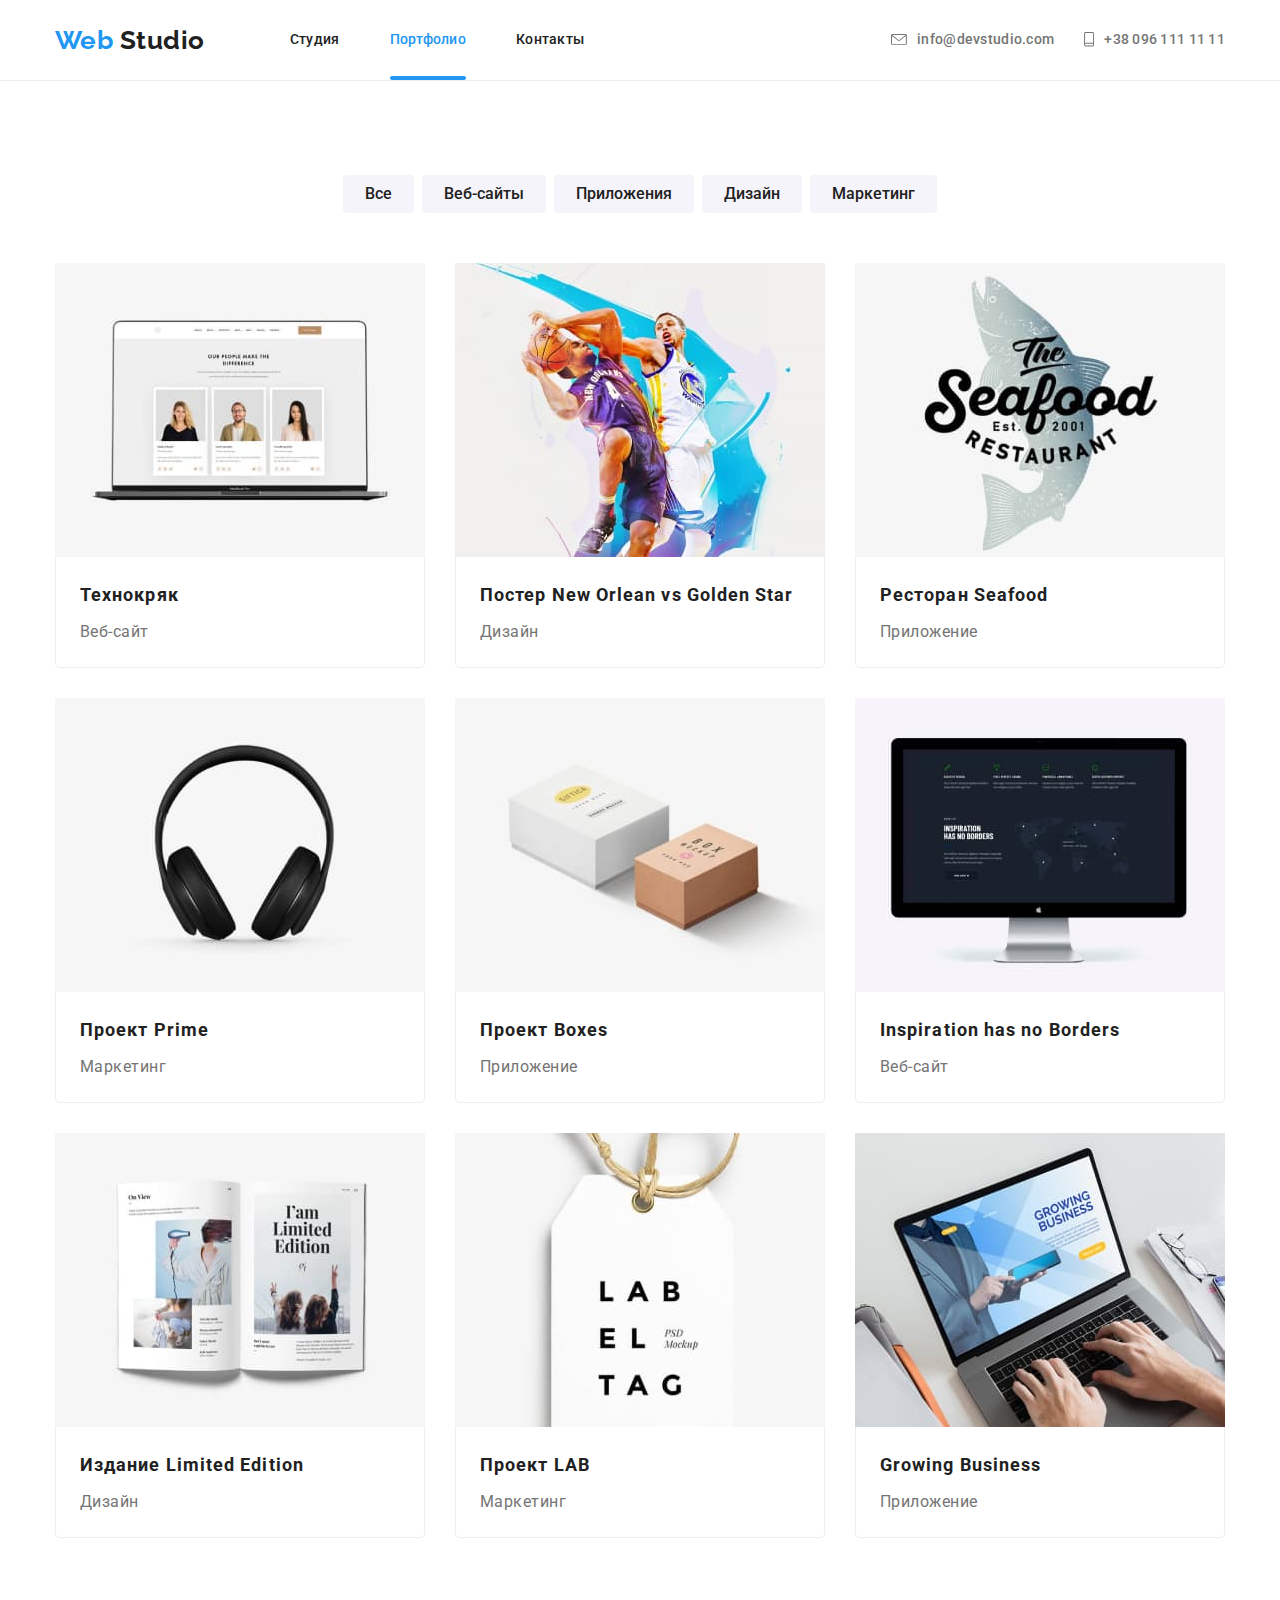
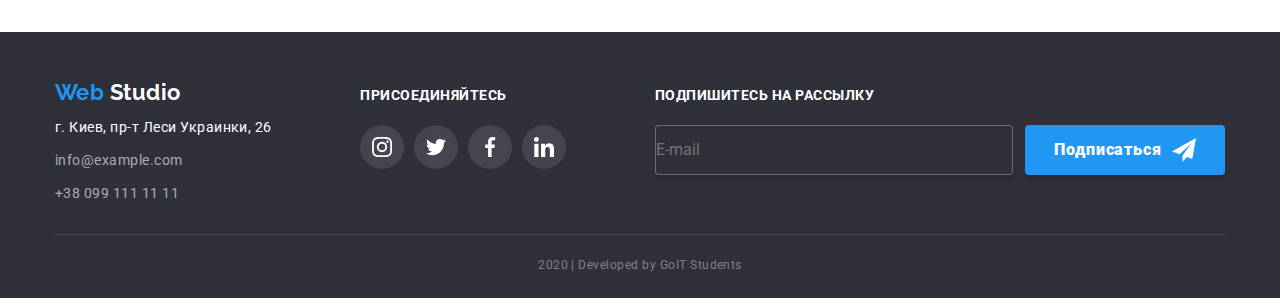
==== portfolio.html @ 0e8b1f29 "Клонирование ДЗ 5" ====
<!DOCTYPE html>
<html lang="en">
  <head>
    <meta charset="UTF-8" />
    <meta name="viewport" content="width=device-width, initial-scale=1.0" />
    <title>Портфолио</title>
    <link
      rel="stylesheet"
      href="https://fonts.googleapis.com/css2?family=Raleway:wght@700&family=Roboto:wght@400;500;700;900&display=swap"
    />
    <link
      rel="stylesheet"
      href="https://cdnjs.cloudflare.com/ajax/libs/modern-normalize/0.6.0/modern-normalize.min.css"
    />
    <link rel="stylesheet" href="./css/styles.css" />
  </head>
  <body>
    <!-- Шапка сайта -->
    <header class="border-bottom">
      <div class="container header-links">
        <nav class="header-links">
          <a href="./index.html" class="logo primery"
            ><span class="logo-web">Web</span> Studio</a
          >
          <ul class="site-nav">
            <li>
              <a href="./index.html">Студия</a>
            </li>
            <li>
              <a href="./portfolio.html" class="current">Портфолио</a>
            </li>
            <li>
              <a href="">Контакты</a>
            </li>
          </ul>
        </nav>
        <address class="main-addr">
          <ul class="main-addr-list">
            <li>
              <a href="mailto:info@devstudio.com">
                <svg width="16px" height="11px">
                  <use href="./img/sprite-svg.svg#email"></use>
                </svg>
                info@devstudio.com</a
              >
            </li>
            <li>
              <a href="tel:+380961111111">
                <svg width="10px" height="15px">
                  <use href="./img/sprite-svg.svg#phone"></use>
                </svg>
                +38 096 111 11 11</a
              >
            </li>
          </ul>
        </address>
      </div>
    </header>

    <!-- Основная инфа -->
    <main>
      <section class="main-portofolio">
        <div class="container">
          <h1 class="visuallyhidden">Наши проекты</h1>
          <ul class="button-list">
            <li>
              <button type="button" class="portfolio-button">Все</button>
            </li>
            <li>
              <button type="button" class="portfolio-button">Веб-сайты</button>
            </li>
            <li>
              <button type="button" class="portfolio-button">Приложения</button>
            </li>
            <li>
              <button type="button" class="portfolio-button">Дизайн</button>
            </li>
            <li>
              <button type="button" class="portfolio-button">Маркетинг</button>
            </li>
          </ul>

          <ul class="projects-list">
            <li class="projects-list-item">
              <a href="">
                <div class="overlay">
                  <img
                    src="./img/portfolio-img1.jpg"
                    alt="Первое фото портфолио"
                    width="370"
                    height="294"
                  />
                  <p class="project-description">
                    Технокряк это современная площадка распространения
                    коронавируса. Компании используют эту платформу для
                    цифрового шпионажа и атак на защищённые сервера конкурентов.
                  </p>
                </div>
                <div class="projects-list-content">
                  <h3 class="project-title">Технокряк</h3>
                  <p class="project-type">Веб-сайт</p>
                </div></a
              >
            </li>

            <li class="projects-list-item">
              <a href="">
                <div class="overlay">
                  <img
                    src="./img/portfolio-img2.jpg"
                    alt="Второе фото портфолио"
                    width="370"
                    height="294"
                  />
                  <p class="project-description">
                    Технокряк это современная площадка распространения
                    коронавируса. Компании используют эту платформу для
                    цифрового шпионажа и атак на защищённые сервера конкурентов.
                  </p>
                </div>
                <div class="projects-list-content">
                  <h3 class="project-title">
                    Постер New Orlean vs Golden Star
                  </h3>
                  <p class="project-type">Дизайн</p>
                </div>
              </a>
            </li>

            <li class="projects-list-item">
              <a href="">
                <div class="overlay">
                  <img
                    src="./img/portfolio-img3.jpg"
                    alt="Третье фото портфолио"
                    width="370"
                    height="294"
                  />
                  <p class="project-description">
                    Технокряк это современная площадка распространения
                    коронавируса. Компании используют эту платформу для
                    цифрового шпионажа и атак на защищённые сервера конкурентов.
                  </p>
                </div>
                <div class="projects-list-content">
                  <h3 class="project-title">Ресторан Seafood</h3>
                  <p class="project-type">Приложение</p>
                </div>
              </a>
            </li>

            <li class="projects-list-item">
              <a href="">
                <div class="overlay">
                  <img
                    src="./img/portfolio-img4.jpg"
                    alt="Четвертое фото портфолио"
                    width="370"
                    height="294"
                  />
                  <p class="project-description">
                    Технокряк это современная площадка распространения
                    коронавируса. Компании используют эту платформу для
                    цифрового шпионажа и атак на защищённые сервера конкурентов.
                  </p>
                </div>
                <div class="projects-list-content">
                  <h3 class="project-title">Проект Prime</h3>
                  <p class="project-type">Маркетинг</p>
                </div>
              </a>
            </li>

            <li class="projects-list-item">
              <a href="">
                <div class="overlay">
                  <img
                    src="./img/portfolio-img5.jpg"
                    alt="Пятое фото портфолио"
                    width="370"
                    height="294"
                  />
                  <p class="project-description">
                    Технокряк это современная площадка распространения
                    коронавируса. Компании используют эту платформу для
                    цифрового шпионажа и атак на защищённые сервера конкурентов.
                  </p>
                </div>
                <div class="projects-list-content">
                  <h3 class="project-title">Проект Boxes</h3>
                  <p class="project-type">Приложение</p>
                </div>
              </a>
            </li>

            <li class="projects-list-item">
              <a href="">
                <div class="overlay">
                  <img
                    src="./img/portfolio-img6.jpg"
                    alt="Шестое фото портфолио"
                    width="370"
                    height="294"
                  />
                  <p class="project-description">
                    Технокряк это современная площадка распространения
                    коронавируса. Компании используют эту платформу для
                    цифрового шпионажа и атак на защищённые сервера конкурентов.
                  </p>
                </div>
                <div class="projects-list-content">
                  <h3 class="project-title">Inspiration has no Borders</h3>
                  <p class="project-type">Веб-сайт</p>
                </div>
              </a>
            </li>

            <li class="projects-list-item">
              <a href="">
                <div class="overlay">
                  <img
                    src="./img/portfolio-img7.jpg"
                    alt="Седьмое фото портфолио"
                    width="370"
                    height="294"
                  />
                  <p class="project-description">
                    Технокряк это современная площадка распространения
                    коронавируса. Компании используют эту платформу для
                    цифрового шпионажа и атак на защищённые сервера конкурентов.
                  </p>
                </div>
                <div class="projects-list-content">
                  <h3 class="project-title">Издание Limited Edition</h3>
                  <p class="project-type">Дизайн</p>
                </div>
              </a>
            </li>

            <li class="projects-list-item">
              <a href="">
                <div class="overlay">
                  <img
                    src="./img/portfolio-img8.jpg"
                    alt="Восьмое фото портфолио"
                    width="370"
                    height="294"
                  />
                  <p class="project-description">
                    Технокряк это современная площадка распространения
                    коронавируса. Компании используют эту платформу для
                    цифрового шпионажа и атак на защищённые сервера конкурентов.
                  </p>
                </div>
                <div class="projects-list-content">
                  <h3 class="project-title">Проект LAB</h3>
                  <p class="project-type">Маркетинг</p>
                </div>
              </a>
            </li>

            <li class="projects-list-item">
              <a href="">
                <div class="overlay">
                  <img
                    src="./img/portfolio-img9.jpg"
                    alt="Девятое фото портфолио"
                    width="370"
                    height="294"
                  />
                  <p class="project-description">
                    Технокряк это современная площадка распространения
                    коронавируса. Компании используют эту платформу для
                    цифрового шпионажа и атак на защищённые сервера конкурентов.
                  </p>
                </div>
                <div class="projects-list-content">
                  <h3 class="project-title">Growing Business</h3>
                  <p class="project-type">Приложение</p>
                </div>
              </a>
            </li>
          </ul>
        </div>
      </section>
    </main>

    <!-- Футер сайта -->
    <footer>
      <div class="container">
        <div class="footer-links">
          <div>
            <a href="./index.html" class="logo secondary marg-bott"
              ><span class="logo-web">Web</span> Studio</a
            >
            <address>
              <a
                href="https://goo.gl/maps/tPkDzDL7LACH9RPQ9"
                target="_blank"
                class="addr-map"
                >г. Киев, пр-т Леси Украинки, 26</a
              >
              <a href="mailto:info@example.com" class="addr-email"
                >info@example.com</a
              >
              <a href="tel:+380991111111" class="addr-phone"
                >+38 099 111 11 11</a
              >
            </address>
          </div>
          <div>
            <h3 class="follow">присоединяйтесь</h3>
            <ul class="social-networks">
              <div class="social-networks-links">
                <li>
                  <a href="" aria-label="Ссылка на Instagram">
                    <svg width="20" height="20">
                      <use href="./img/sprite-svg.svg#instagram-logo"></use>
                    </svg>
                  </a>
                </li>
                <li>
                  <a href="" aria-label="Ссылка на Twitter">
                    <svg width="20" height="20">
                      <use href="./img/sprite-svg.svg#twitter-logo"></use>
                    </svg>
                  </a>
                </li>
                <li>
                  <a href="" aria-label="Ссылка на Facebook"
                    ><svg width="20" height="20">
                      <use href="./img/sprite-svg.svg#facebook-logo"></use>
                    </svg>
                  </a>
                </li>
                <li>
                  <a href="" aria-label="Ссылка на LinkedIn"
                    ><svg width="20" height="20">
                      <use href="./img/sprite-svg.svg#linkedin-logo"></use>
                    </svg>
                  </a>
                </li>
              </div>
            </ul>
          </div>
          <div>
            <h3 class="follow">Подпишитесь на рассылку</h3>
            <div class="follow-container">
              <input type="text" placeholder="E-mail" class="enter-e-mail" />
              <button type="button" class="follow-button">
                <span class="follow-button-text">Подписаться</span>
                <svg width="24" height="24">
                  <use href="./img/sprite-svg.svg#sending"></use>
                </svg>
              </button>
            </div>
          </div>
        </div>
        <p class="developed">2020 | Developed by GoIT Students</p>
      </div>
    </footer>
  </body>
</html>
---- css/styles.css ----
:root {
  --primery-text-color: #212121;
  --gray-text-color: #757575;
  --white-text-color: #ffffff;
  --accent-color: #2196f3;
  --secondary-bg-color: #f5f4fa;
}
body {
  background-color: #ffffff;
  color: var(--primery-text-color);
  font-family: Roboto, sans-serif;
  letter-spacing: 0.03em;
}
ul {
  list-style: none;
}
a {
  display: block;

  text-decoration: none;
  color: var(--primery-text-color);
}
img {
  display: block;
  max-width: 100%;
  height: auto;
}
h2 {
  text-align: center;
  font-weight: 700;
  font-size: 36px;
  line-height: 1.17;
}
button {
  cursor: pointer;
}
.container {
  width: 1200px;
  margin: 0px auto;
  padding: 0px 15px;
}

.visuallyhidden {
  position: absolute;
  overflow: hidden;
  clip: rect(0 0 0 0);
  height: 1px;
  width: 1px;
  margin: -1px;
  padding: 0;
  border: 0;
}

/* СТИЛИЗАЦИЯ ХЕДЕРА */
.border-bottom {
  border-bottom: 1px solid #ececec;
}
.header-links {
  display: flex;
  align-items: center;
}
/* Стилизация логотипа */
.logo {
  font-family: Raleway, sans-serif;
  font-weight: 700;
}
.logo.primery {
  margin-right: 85px;

  font-size: 26px;
  line-height: 1.19;
}
.logo.secondary {
  font-size: 22px;
  line-height: 1.18;
  color: var(--white-text-color);
}
.logo-web {
  color: var(--accent-color);
}
.marg-bott {
  display: inline-block;
  margin-bottom: 10px;
}

/* Стилизация главной навигации */
.site-nav {
  display: flex;
  margin: 0px;
  padding: 0px;
}
.site-nav > li {
  padding: 0px;

  font-weight: 500;
  font-size: 14px;
  line-height: 1.14;
  letter-spacing: 0.02em;
}
.site-nav > li:not(:last-child) {
  margin-right: 50px;
}
.site-nav > li a {
  padding: 32px 0px;
}
.site-nav a {
  transition: color 250ms cubic-bezier(0.4, 0, 0.2, 1);
}
.site-nav a:hover,
.site-nav a:focus {
  color: var(--accent-color);
}

/* Стилизация адреса в хедере */
.main-addr {
  margin-left: auto;
}
.main-addr-list {
  display: flex;
  margin: 0px;
  padding: 0px;
}
.main-addr-list li:not(:last-child) {
  margin-right: 30px;
}
.main-addr a {
  display: flex;
  align-items: center;

  color: var(--gray-text-color);
  font-style: normal;
  font-weight: 500;
  font-size: 14px;
  line-height: 1.14;
  letter-spacing: 0.02em;

  transition: color 250ms cubic-bezier(0.4, 0, 0.2, 1);
}
.main-addr a:hover,
.main-addr a:focus {
  color: var(--accent-color);
}
.site-nav .current {
  padding-bottom: 0px;

  color: var(--accent-color);
}
.current::after {
  margin-top: 28px;
  content: '';
  display: block;
  height: 4px;
  background-color: var(--accent-color);
  border-radius: 2px;
}

/* div.current::after {
  display: block;
  height: 4px;
  content: '';
  background-color: var(--accent-color);
  border-radius: 2px;
} */
.main-addr svg {
  margin-right: 10px;

  fill: var(--gray-text-color);

  transition: fill 250ms cubic-bezier(0.4, 0, 0.2, 1);
}
.main-addr a:hover > svg,
.main-addr a:focus > svg {
  color: var(--accent-color);
  fill: var(--accent-color);
}

/* СТИЛИЗАЦИЯ СТРАНИЦЫ СТУДИИ */
/* Стилизация героя */
.hero {
  max-width: 1600px;
  height: 600px;
  margin: 0px auto;

  background-image: linear-gradient(
      rgba(47, 48, 58, 0.8),
      rgba(47, 48, 58, 0.8)
    ),
    url(../img/hero.jpg);
  color: var(--white-text-color);
}
.hero-container {
  width: 646px;
  margin: 0px auto;
  padding: 200px 0px;

  text-align: center;
}
.hero-title {
  margin: 0px 0px 30px;

  font-weight: 900;
  font-size: 44px;
  line-height: 1.36;
  letter-spacing: 0.06em;
  text-transform: uppercase;
}
.hero-link {
  display: inline-block;
  min-width: 200px;
  padding: 10px 32px;

  background-color: var(--accent-color);
  border-radius: 4px;
  color: var(--white-text-color);
  font-weight: 700;
  font-size: 16px;
  line-height: 1.87;
  letter-spacing: 0.06em;
}

/* Стилизация преимуществ */
.features {
  padding: 94px 0px;

  border-bottom: 1px solid #ececec;
}

.features-title-h3 {
  margin: 0px 0px 10px;

  font-weight: 700;
  font-size: 14px;
  line-height: 1.14;
  text-transform: uppercase;
}
.features-list {
  display: flex;
  margin: 0px;
  padding: 0px;
}
.features-list li {
  width: calc((100%-30 * 3) / 4);
}
.features-list li:not(:last-child) {
  margin-right: 30px;
}
.features-blok {
  display: flex;
  justify-content: center;
  align-items: center;
  height: 120px;
  margin-bottom: 30px;

  background: var(--secondary-bg-color);
  border-radius: 4px;
}
.features-paragraph {
  margin: 0px;

  color: var(--gray-text-color);
  font-size: 14px;
  line-height: 1.71;
}

/* Стилизация наших работ */
.our-work {
  padding: 94px 0px;
}
.our-work-title {
  margin: 0px 0px 50px;
}
.our-work-list {
  display: flex;
  margin: 0px;
  padding: 0px;
}
.our-work-list li {
  width: calc((100%-30 * 3) / 3);
}
.our-work-list li:not(:last-child) {
  margin-right: 30px;
}
.our-work-link {
  position: relative;

  text-align: center;
}
.our-work-description {
  position: absolute;
  bottom: 0;

  display: flex;
  justify-content: center;
  align-items: center;
  width: 370px;
  height: 70px;

  background: rgba(47, 48, 58, 0.8);
  color: var(--white-text-color);
  font-weight: 700;
  font-size: 14px;
  text-transform: uppercase;
}
.our-work-description p {
  margin: 0px;
  padding: 0px;
}

/* Стилизация команды */
.our-team {
  margin: 0px;
  padding: 94px 0px;

  background: var(--secondary-bg-color);
}
.our-team-title {
  margin: 0px 0px 50px;
  padding: 0px;
}
.our-team-list {
  display: flex;
  margin: 0px;
  padding: 0px;
}
.our-team-list > li {
  width: calc((100%-30 * 3) / 4);
  padding-bottom: 36px;

  background-color: var(--white-text-color);
  box-shadow: 0px 2px 1px rgba(0, 0, 0, 0.2), 0px 1px 1px rgba(0, 0, 0, 0.14),
    0px 1px 3px rgba(0, 0, 0, 0.12);
  border-radius: 4px;
  overflow: hidden;
}
.our-team-list > li:not(:last-child) {
  margin-right: 30px;
}
.our-team-foto {
  margin-bottom: 30px;
}
.our-team-name {
  margin: 0px 0px 10px;
}
.our-team-position {
  margin: 0px 0px 16px;
}
.our-team p {
  font-weight: 500;
  font-size: 16px;
  line-height: 1.19;
  text-align: center;
}
.our-team .our-team-position {
  color: var(--gray-text-color);
  font-weight: 400;
}
.social-networks {
  margin: 0px;
  padding: 0px;
}
.social-networks svg {
  fill: #afb1b8;

  transition: fill 250ms cubic-bezier(0.4, 0, 0.2, 1);
}
.social-networks-container {
  display: flex;
  justify-content: space-between;
  margin: 0px 44px;
}
.social-networks-container a {
  display: flex;
  justify-content: center;
  align-items: center;
  width: 44px;
  height: 44px;

  background: var(--white-text-color);
  border-radius: 50%;
}
.social-networks a {
  transition: background 250ms cubic-bezier(0.4, 0, 0.2, 1);
}
.social-networks a:hover,
.social-networks a:focus {
  background: var(--accent-color);
}
.social-networks a:hover > svg,
.social-networks a:focus > svg {
  fill: var(--white-text-color);
}

/* Стилизация клиентов */
.clients {
  margin: 0px;
  padding: 94px 0px;
}
.clients-title {
  margin: 0px 0px 50px;
}
.clients-list {
  display: flex;
  margin: 0px;
  padding: 0px;
}
.clients-list li:not(:last-child) {
  margin-right: 30px;
}
.clients-list a {
  display: flex;
  justify-content: center;
  align-items: center;
  width: 170px;
  height: 90px;

  border: 1px solid #afb1b8;
  border-radius: 4px;

  transition: border 250ms cubic-bezier(0.4, 0, 0.2, 1);
}
.clients-list svg {
  fill: #afb1b8;

  transition: fill 250ms cubic-bezier(0.4, 0, 0.2, 1);
}
.clients-list a:hover,
.clients-list a:focus {
  border: 1px solid var(--accent-color);
}
.clients-list a:hover > svg,
.clients-list a:focus > svg {
  fill: var(--accent-color);
}

/* СТИЛИЗАЦИЯ СТРАНИЦЫ ПОРТФОЛИО */
.main-portofolio {
  padding: 94px 0px;
}
.projects-list {
  display: flex;
  flex-wrap: wrap;
  margin: 0px;
  padding: 0px;
}
.projects-list-item:hover,
.projects-list-item:focus {
  box-shadow: 1px 4px 6px rgba(0, 0, 0, 0.16), 0px 4px 4px rgba(0, 0, 0, 0.06),
    0px 1px 1px rgba(0, 0, 0, 0.12);
  border-bottom-right-radius: 5px;
  border-bottom-left-radius: 5px;
}
.projects-list-item:not(:nth-child(3n)) {
  margin-right: 30px;
}
.projects-list-item:not(:nth-last-child(-n + 3)) {
  margin-bottom: 30px;
}
.projects-list-item {
  display: flex;
  width: 370px;

  transition: all 250ms cubic-bezier(0.4, 0, 0.2, 1);
}
.projects-list-content {
  padding: 20px 24px;

  border: 1px solid #eeeeee;
  border-bottom-right-radius: 5px;
  border-bottom-left-radius: 5px;
  border-top: none;
}
.project-title {
  margin: 0px 0px 4px;

  font-weight: 700;
  font-size: 18px;
  line-height: 2;
  letter-spacing: 0.06em;
}
.project-type {
  margin: 0px;

  color: var(--gray-text-color);
  font-weight: 400;
  font-size: 16px;
  line-height: 1.87;
}
.overlay {
  position: relative;
  overflow: hidden;
}
.project-description {
  position: absolute;
  transform: translateY(100%);

  display: flex;
  justify-content: center;
  align-items: center;
  width: 370px;
  height: 294px;
  margin: 0px;
  padding: 0px 24px;

  color: var(--white-text-color);
  background: rgba(33, 150, 243, 0.9);
  font-weight: 400;
  font-size: 18px;
  line-height: 1.56;

  transition: transform 250ms cubic-bezier(0.4, 0, 0.2, 1);
}
.projects-list-item:hover .project-description,
.projects-list-item:focus .project-description {
  transform: scaleY(1);
  top: 0;
}

/* Стилизация кнопок */
.button-list {
  display: flex;
  justify-content: center;
  margin: 0px 0px 50px;
  padding: 0px;
}
.button-list li:not(:last-child) {
  margin-right: 8px;
}
.portfolio-button {
  padding: 6px 22px;

  color: var(--primery-text-color);
  font-weight: 500;
  font-size: 16px;
  line-height: 1.63;
  border-radius: 4px;
  border-width: 0px;
  background-color: var(--secondary-bg-color);

  transition: all 250ms cubic-bezier(0.4, 0, 0.2, 1);
}
.portfolio-button:hover,
.portfolio-button:focus {
  background-color: var(--accent-color);
  color: var(--white-text-color);
}

/* СТИЛИЗАЦИЯ ФУТЕРА */
footer {
  padding: 48px 0px 21px;

  background-color: #2f303a;
}
.footer-links {
  display: flex;
  justify-content: space-between;
  align-items: baseline;
  margin-bottom: 18px;
  padding-bottom: 28px;

  border-bottom: 1px solid rgba(255, 255, 255, 0.1);
}
.addr-map {
  margin-bottom: 9px;

  color: var(--white-text-color);
  font-style: normal;
  font-size: 14px;
  line-height: 1.71;
}
.addr-email {
  margin-bottom: 9px;

  color: rgba(255, 255, 255, 0.6);
  font-style: normal;
  font-size: 14px;
  line-height: 1.71;
}
.addr-phone {
  color: rgba(255, 255, 255, 0.6);
  font-style: normal;
  font-size: 14px;
  line-height: 1.71;
}
.follow {
  margin: 0px 0px 21px;

  color: var(--white-text-color);
  font-weight: 700;
  font-size: 14px;
  line-height: 1.14;
  text-transform: uppercase;
}
.social-networks-links {
  display: flex;
}
.social-networks-links svg {
  fill: var(--white-text-color);
}
.social-networks-links a {
  display: flex;
  justify-content: center;
  align-items: center;
  width: 44px;
  height: 44px;

  background: rgba(255, 255, 255, 0.1);
  border-radius: 50%;

  transition: background 250ms cubic-bezier(0.4, 0, 0.2, 1);
}
.social-networks-links li:not(:last-child) {
  margin-right: 10px;
}
.enter-e-mail {
  display: block;
  width: 358px;
  height: 50px;
  margin-right: 12px;
  padding: 0px;

  background: #2f303a;
  border: 1px solid rgba(255, 255, 255, 0.3);
  box-shadow: 0px 4px 4px rgba(0, 0, 0, 0.15);
  border-radius: 4px;
  font-weight: 400;
  font-size: 16px;
  line-height: 1.87;
  color: var(--white-text-color);
}
.follow-container {
  display: flex;
  align-items: center;
}
.follow-button {
  display: flex;
  justify-content: center;
  align-items: center;
  min-width: 200px;
  height: 50px;
  margin: 0px;
  padding: 0px;

  box-shadow: 0px 4px 4px rgba(0, 0, 0, 0.15);
  border-radius: 4px;
  border-width: 0px;
  background-color: var(--accent-color);
  color: var(--white-text-color);
  font-family: inherit;
  font-weight: 900;
  font-size: 16px;
  line-height: 1.87;
  letter-spacing: 0.06em;
}
.follow-button-text {
  margin-right: 10px;
}
.developed {
  margin: 0px;

  color: rgba(255, 255, 255, 0.4);
  font-size: 12px;
  line-height: 2;
  text-align: center;
}
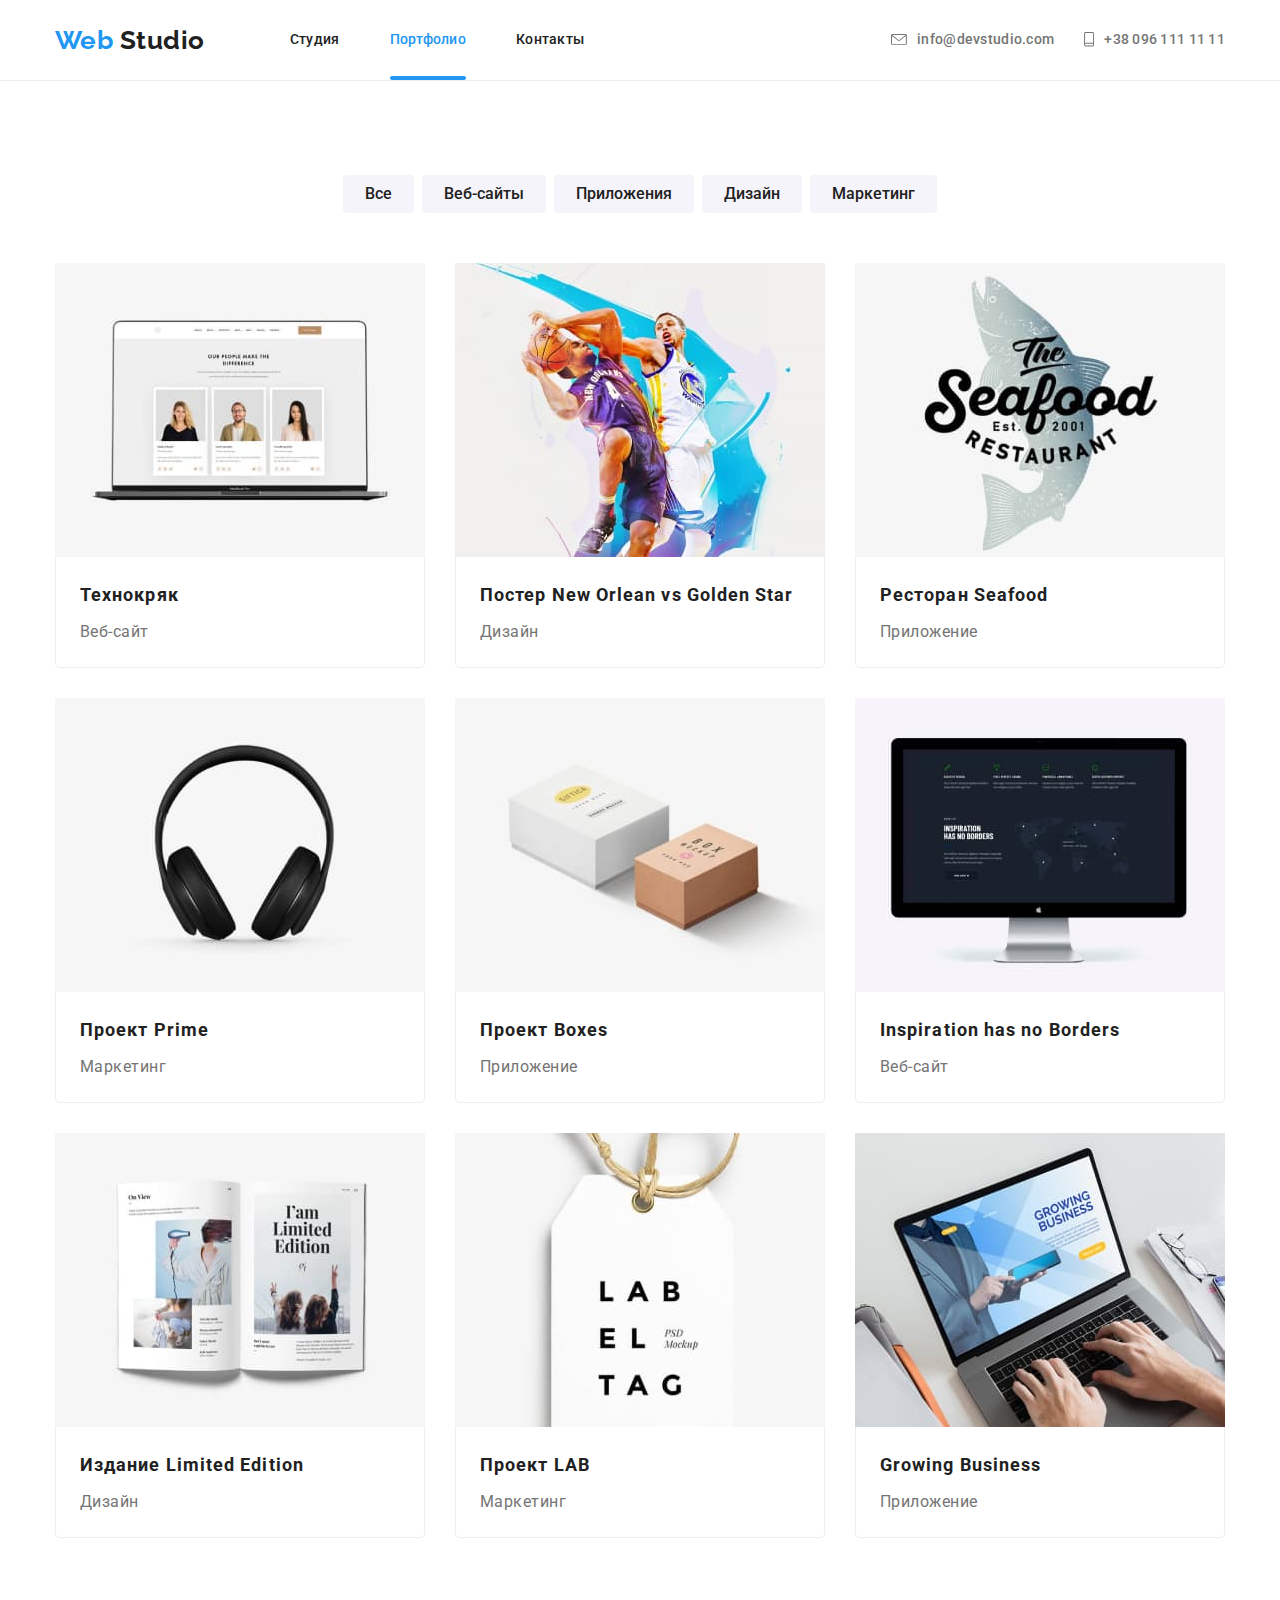
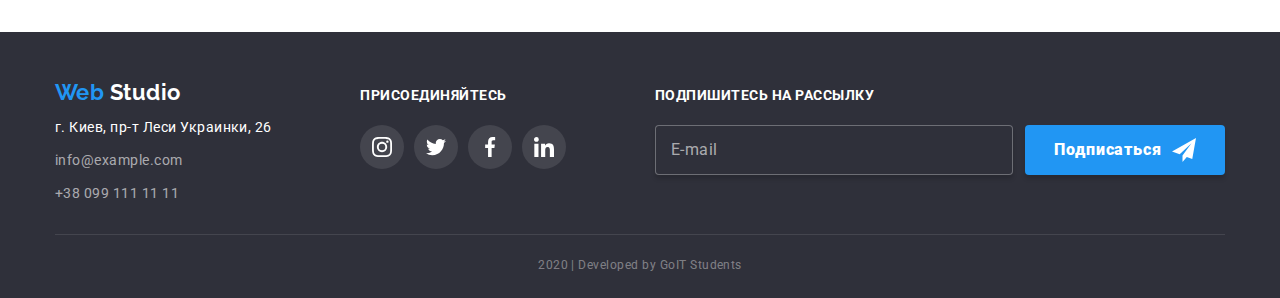
==== commit 57ad30cf: "Выполнение ДЗ 6" ====
--- a/portfolio.html
+++ b/portfolio.html
@@ -345,15 +345,22 @@
           </div>
           <div>
             <h3 class="follow">Подпишитесь на рассылку</h3>
-            <div class="follow-container">
-              <input type="text" placeholder="E-mail" class="enter-e-mail" />
-              <button type="button" class="follow-button">
+            <form class="follow-container">
+              <input
+                type="email"
+                name="follow-email"
+                id="follow-email"
+                class="enter-e-mail"
+                placeholder=" "
+              />
+              <label for="follow-email">E-mail</label>
+              <button type="submit" class="follow-button">
                 <span class="follow-button-text">Подписаться</span>
                 <svg width="24" height="24">
                   <use href="./img/sprite-svg.svg#sending"></use>
                 </svg>
               </button>
-            </div>
+            </form>
           </div>
         </div>
         <p class="developed">2020 | Developed by GoIT Students</p>
--- a/css/styles.css
+++ b/css/styles.css
@@ -50,6 +50,10 @@
   padding: 0;
   border: 0;
 }
+.is-hidden {
+  opacity: 0;
+  pointer-events: none;
+}
 
 /* СТИЛИЗАЦИЯ ХЕДЕРА */
 .border-bottom {
@@ -153,14 +157,6 @@
   background-color: var(--accent-color);
   border-radius: 2px;
 }
-
-/* div.current::after {
-  display: block;
-  height: 4px;
-  content: '';
-  background-color: var(--accent-color);
-  border-radius: 2px;
-} */
 .main-addr svg {
   margin-right: 10px;
 
@@ -204,11 +200,12 @@
   letter-spacing: 0.06em;
   text-transform: uppercase;
 }
-.hero-link {
+.hero-button {
   display: inline-block;
   min-width: 200px;
   padding: 10px 32px;
 
+  border-style: none;
   background-color: var(--accent-color);
   border-radius: 4px;
   color: var(--white-text-color);
@@ -216,6 +213,204 @@
   font-size: 16px;
   line-height: 1.87;
   letter-spacing: 0.06em;
+}
+/* Стилизация модалки */
+.backdrop {
+  position: fixed;
+  top: 0;
+  left: 0;
+  z-index: 999;
+
+  width: 100%;
+  height: 100%;
+
+  background: rgba(0, 0, 0, 0.2);
+  transition: opacity 250ms cubic-bezier(0.4, 0, 0.2, 1);
+}
+.modal {
+  position: absolute;
+  top: 50%;
+  left: 50%;
+  transform: translate(-50%, -50%) scale(1);
+
+  background: #ffffff;
+  box-shadow: 0px 2px 1px rgba(0, 0, 0, 0.2), 0px 1px 1px rgba(0, 0, 0, 0.14),
+    0px 1px 3px rgba(0, 0, 0, 0.12);
+  border-radius: 4px;
+  font-size: 14px;
+  line-height: 1.14;
+  letter-spacing: 0.01em;
+  color: var(--gray-text-color);
+  transition: transform 250ms cubic-bezier(0.4, 0, 0.2, 1);
+}
+.backdrop.is-hidden .modal {
+  transform: translate(-50%, -50%) scale(2);
+}
+.submit-button-container {
+  display: flex;
+  justify-content: center;
+}
+.submit-button-container > button {
+  width: 200px;
+  height: 50px;
+  padding: 0px;
+
+  background-color: var(--accent-color);
+  border-style: none;
+  box-shadow: 0px 4px 4px rgba(0, 0, 0, 0.15);
+  border-radius: 4px;
+  font-weight: 700;
+  font-size: 16px;
+  line-height: 1.87;
+  letter-spacing: 0.06em;
+  color: var(--white-text-color);
+}
+.close {
+  position: absolute;
+  top: -10px;
+  right: -10px;
+
+  width: 30px;
+  height: 30px;
+
+  background-image: url(../img/close.svg);
+  background-repeat: no-repeat;
+  background-position: 50% 50%;
+  background-color: var(--white-text-color);
+  box-shadow: 0px 2px 1px rgba(0, 0, 0, 0.2), 0px 1px 1px rgba(0, 0, 0, 0.14),
+    0px 1px 3px rgba(0, 0, 0, 0.12);
+  outline: none;
+  border: none;
+  border-radius: 50%;
+  cursor: pointer;
+}
+.modal-section {
+  padding: 40px;
+}
+.modal-title {
+  margin: 0px 0px 30px;
+
+  font-weight: 700;
+  font-size: 20px;
+  line-height: 23px;
+  text-align: center;
+  letter-spacing: 0.03em;
+  color: #212121;
+}
+.form-field {
+  position: relative;
+
+  margin-bottom: 28px;
+}
+.form-field input[type='text'],
+.form-field input[type='tel'],
+.form-field input[type='email'],
+.form-field textarea {
+  width: 100%;
+  padding: 12px 42px;
+
+  border: 1px solid rgba(33, 33, 33, 0.2);
+  border-radius: 4px;
+  outline: none;
+  transition: border-color 250ms cubic-bezier(0.4, 0, 0.2, 1);
+}
+.form-field textarea {
+  padding: 12px 16px;
+
+  resize: none;
+}
+.form-field label[for='name'],
+.form-field label[for='tel'],
+.form-field label[for='email'] {
+  position: absolute;
+  top: 50%;
+  left: 42px;
+  transform: translateY(-50%);
+
+  transition: transform 250ms cubic-bezier(0.4, 0, 0.2, 1),
+    color 250ms cubic-bezier(0.4, 0, 0.2, 1),
+    font-size 250ms cubic-bezier(0.4, 0, 0.2, 1),
+    line-height 250ms cubic-bezier(0.4, 0, 0.2, 1);
+  cursor: text;
+}
+.form-field input:focus,
+.form-field textarea:focus {
+  border-color: var(--accent-color);
+}
+.form-field input:focus + label,
+.form-field input:not(:placeholder-shown) + label {
+  transform: translate(-26px, -40px);
+
+  font-size: 12px;
+  line-height: 1.17;
+  color: var(--accent-color);
+  cursor: default;
+}
+.form-field input:focus ~ svg,
+.form-field input:not(:placeholder-shown) ~ svg {
+  fill: var(--accent-color);
+}
+.form-field svg {
+  position: absolute;
+  top: 50%;
+  left: 16px;
+  transform: translateY(-50%);
+
+  fill: var(--primery-text-color);
+  transition: fill 250ms cubic-bezier(0.4, 0, 0.2, 1);
+}
+.form-field-textarea {
+  margin-bottom: 20px;
+}
+.form-field-textarea label {
+  position: absolute;
+  top: 10px;
+  left: 16px;
+  transform: translateY(0px);
+
+  transition: transform 250ms cubic-bezier(0.4, 0, 0.2, 1);
+  cursor: text;
+}
+.form-field textarea:focus + label,
+.form-field textarea:not(:placeholder-shown) + label {
+  transform: translateY(-30px);
+
+  font-size: 12px;
+  line-height: 1.17;
+  color: var(--accent-color);
+  cursor: default;
+}
+.form-field.form-field-checkbox label[for='policy'] {
+  transform: translate(0px, 0px);
+
+  display: flex;
+  align-items: center;
+
+  font-size: 14px;
+  line-height: 1.71;
+  letter-spacing: 0.03em;
+  color: var(--gray-text-color);
+}
+.form-field-checkbox a {
+  display: inline;
+
+  text-decoration: underline;
+  color: var(--accent-color);
+}
+.form-field-checkbox span {
+  width: 15px;
+  height: 15px;
+  margin-right: 8px;
+
+  border: 2px solid black;
+  border-radius: 2px;
+}
+.form-field-checkbox input:checked + label > span {
+  background-color: var(--accent-color);
+  background-image: url(../img/icon-check.svg);
+  background-size: contain;
+  background-origin: border-box;
+  border-color: transparent;
 }
 
 /* Стилизация преимуществ */
@@ -491,7 +686,6 @@
 }
 .project-description {
   position: absolute;
-  transform: translateY(100%);
 
   display: flex;
   justify-content: center;
@@ -511,8 +705,7 @@
 }
 .projects-list-item:hover .project-description,
 .projects-list-item:focus .project-description {
-  transform: scaleY(1);
-  top: 0;
+  transform: translateY(-100%);
 }
 
 /* Стилизация кнопок */
@@ -616,7 +809,7 @@
   width: 358px;
   height: 50px;
   margin-right: 12px;
-  padding: 0px;
+  padding: 15px 0px 15px 16px;
 
   background: #2f303a;
   border: 1px solid rgba(255, 255, 255, 0.3);
@@ -628,8 +821,35 @@
   color: var(--white-text-color);
 }
 .follow-container {
-  display: flex;
-  align-items: center;
+  position: relative;
+
+  display: flex;
+  align-items: center;
+}
+.follow-container label {
+  position: absolute;
+  left: 16px;
+
+  font-size: 16px;
+  line-height: 1.25;
+  letter-spacing: 0.03em;
+  color: rgba(255, 255, 255, 0.6);
+  cursor: text;
+  transition: transform 250ms cubic-bezier(0.4, 0, 0.2, 1);
+}
+.follow-container input {
+  transition: border-color 250ms cubic-bezier(0.4, 0, 0.2, 1);
+}
+.follow-container input:focus {
+  border-color: var(--accent-color);
+  outline: none;
+}
+.follow-container input:focus + label,
+.follow-container input:not(:placeholder-shown) + label {
+  transform: translateY(-35px);
+
+  color: var(--accent-color);
+  cursor: default;
 }
 .follow-button {
   display: flex;
